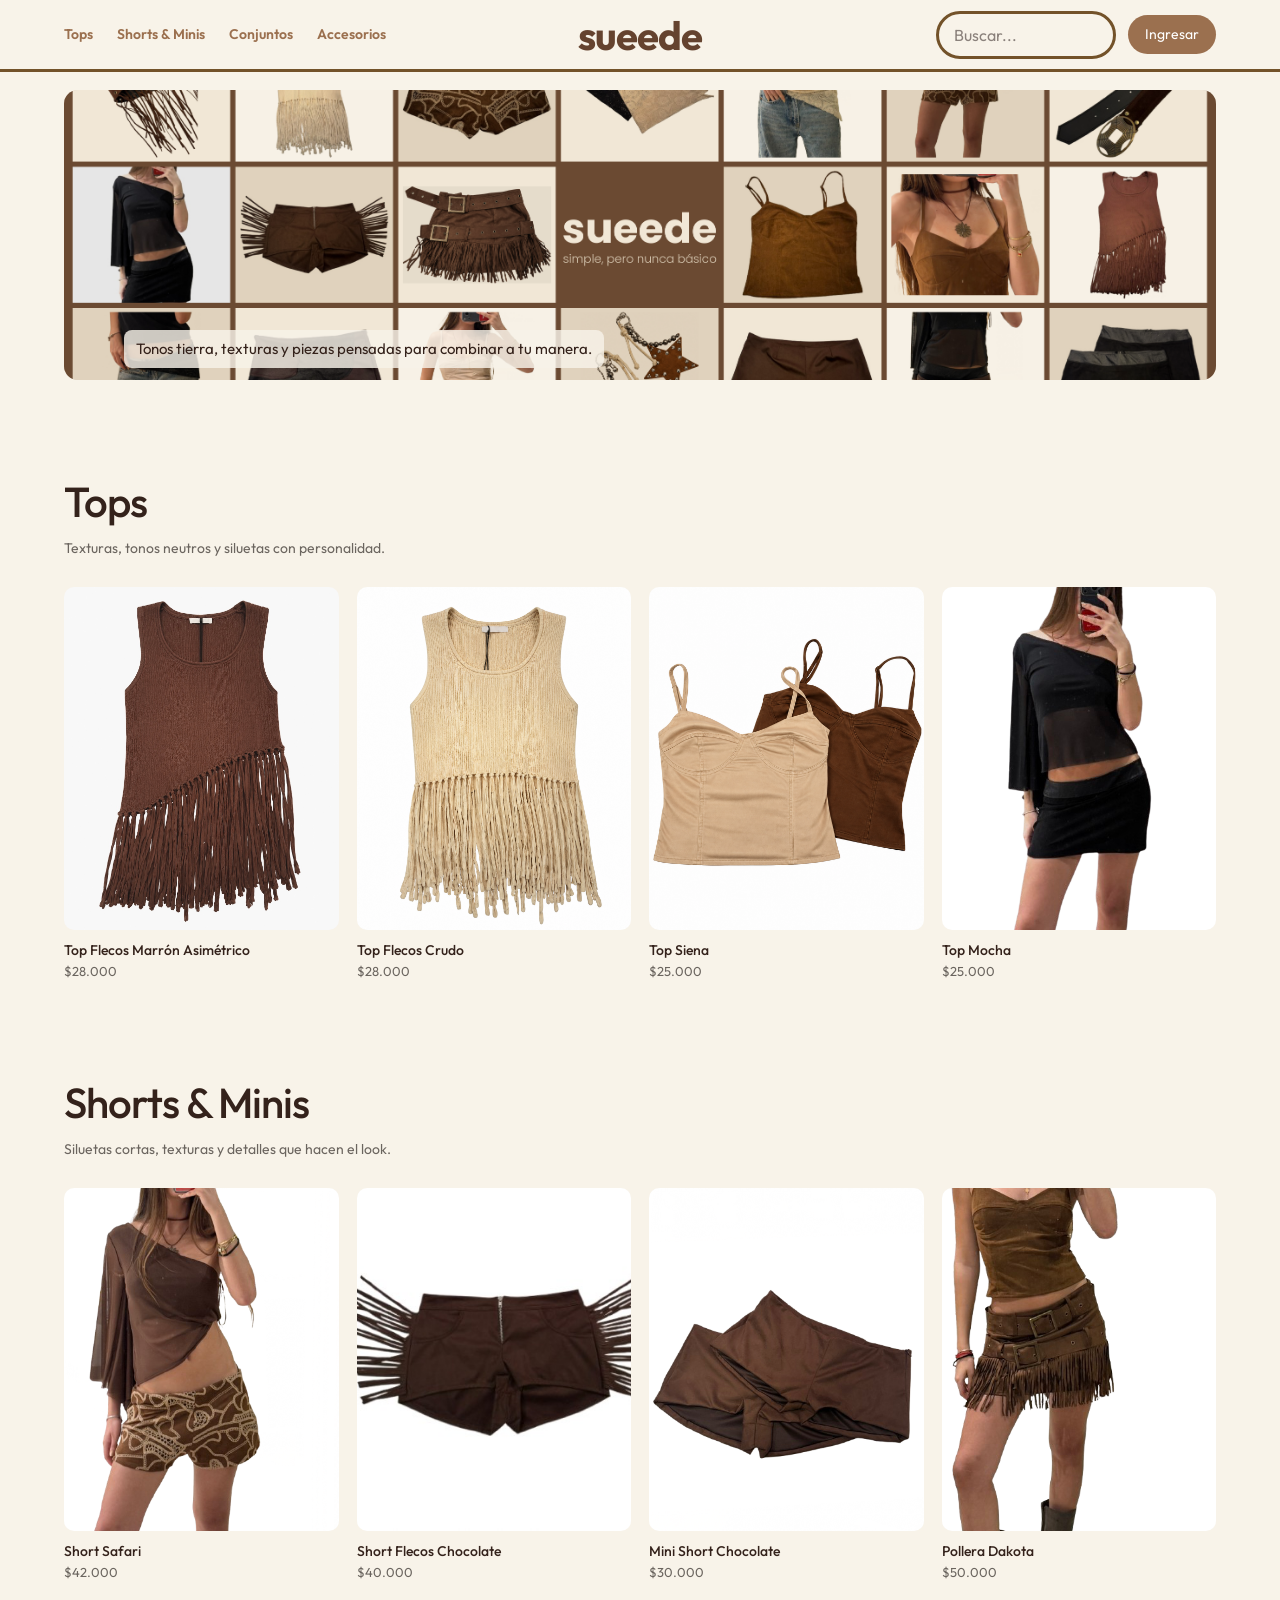
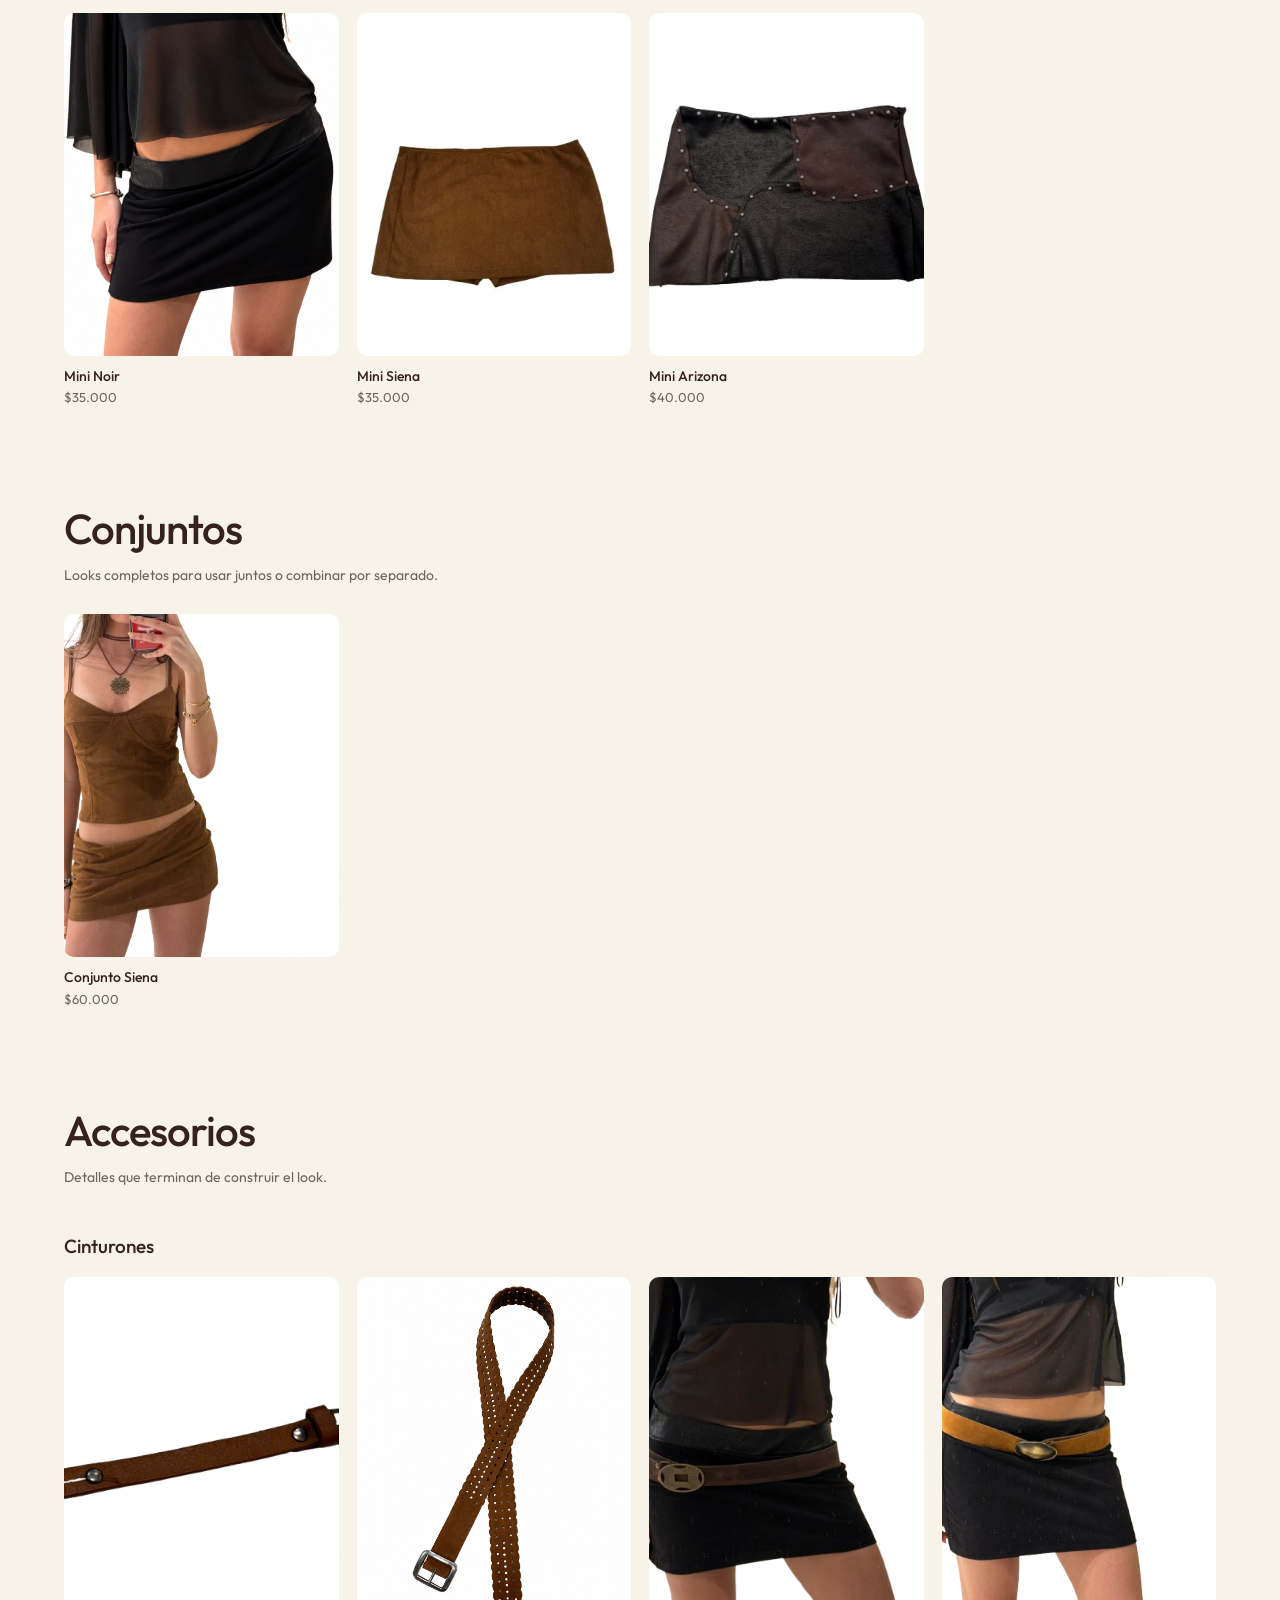
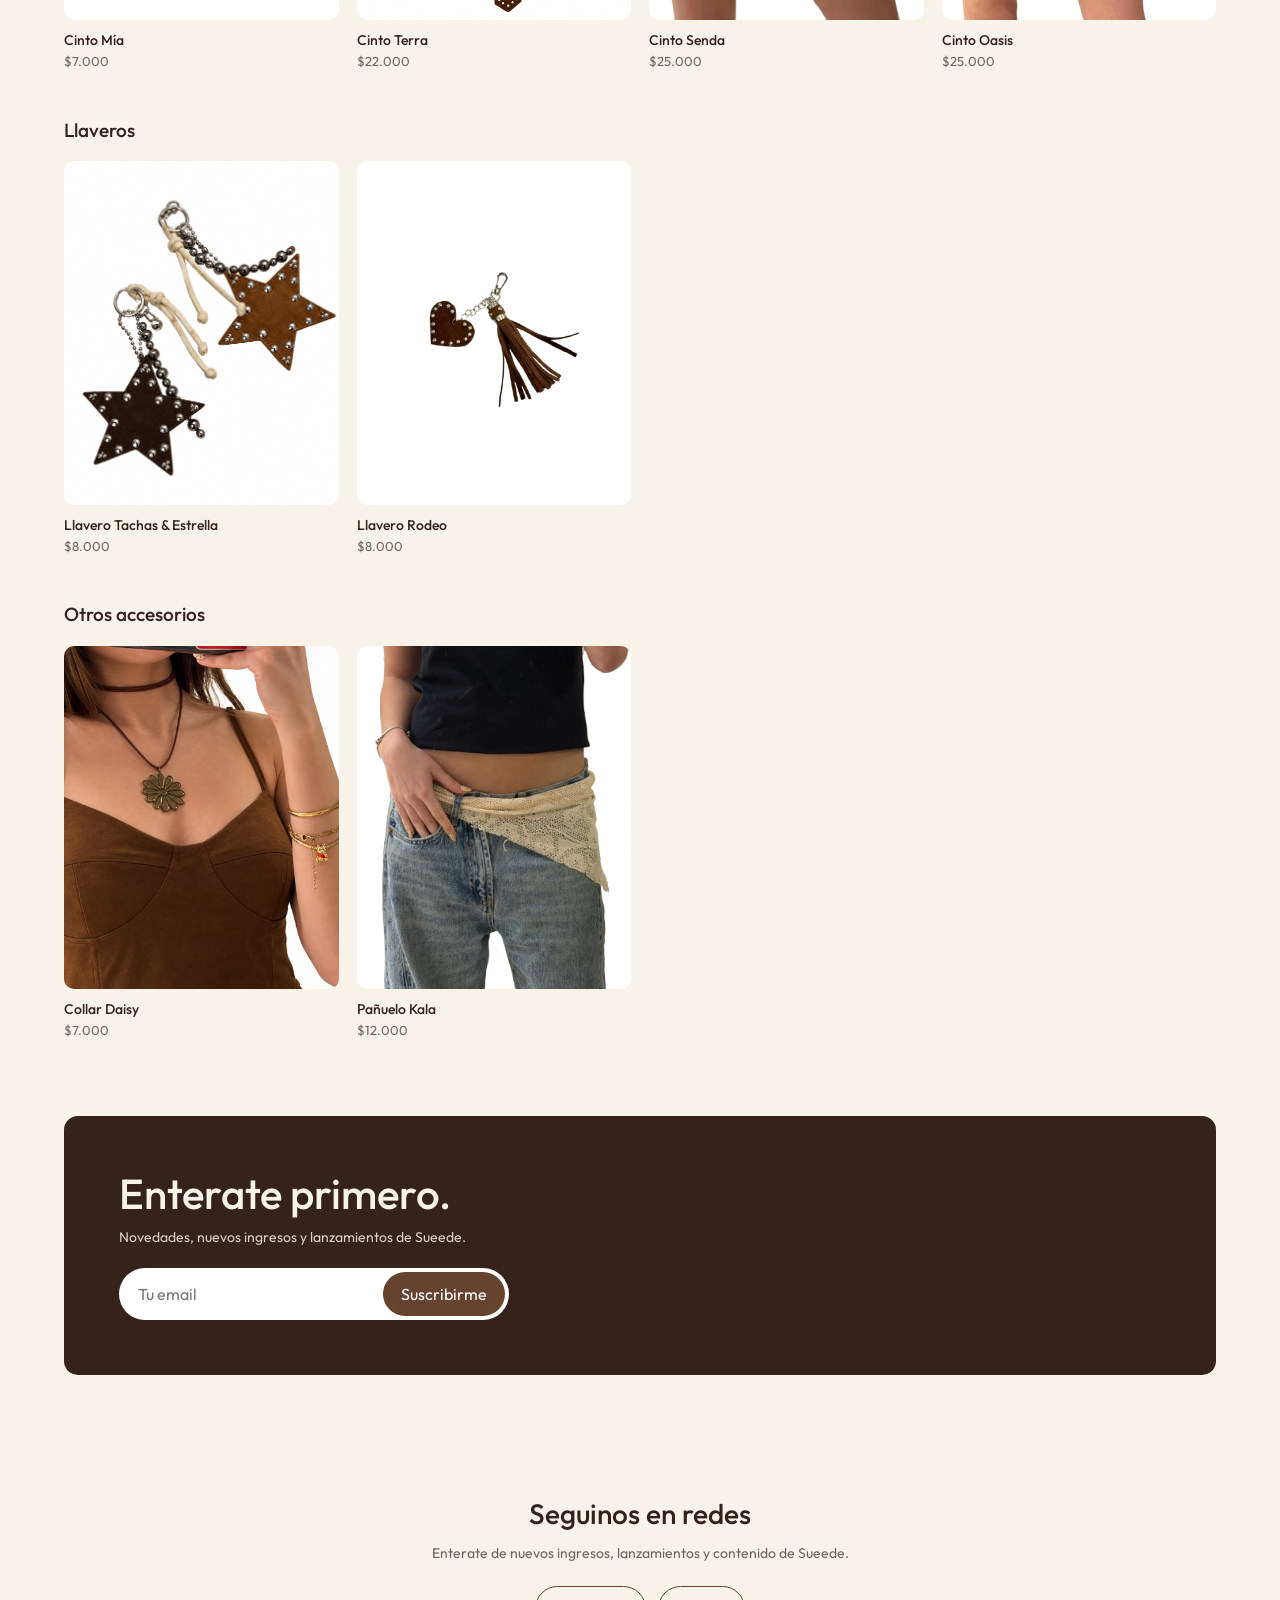
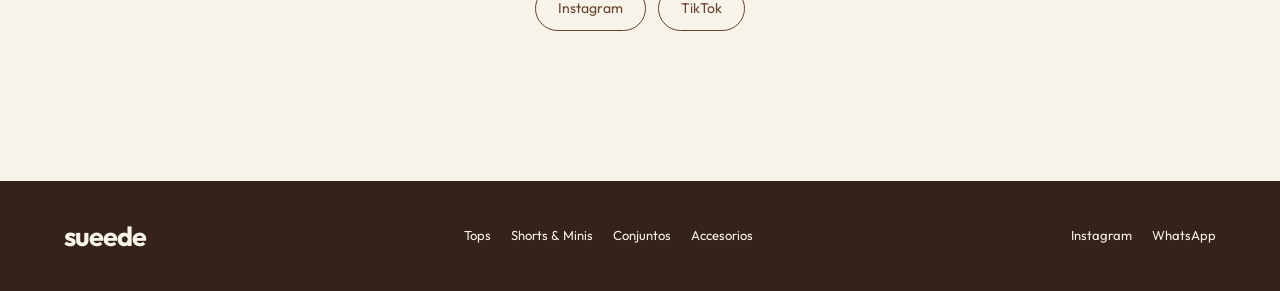
==== index.html @ 1accd06b "Primera version Sueede" ====
<!DOCTYPE html>
<html lang="es">

<head>
  <meta charset="UTF-8">

  <meta
    name="viewport"
    content="width=device-width, initial-scale=1.0"
  >

  <title>Sueede</title>

  <meta
    name="description"
    content="Ropa y accesorios femeninos en tonos tierra, texturas y detalles con personalidad."
  >

  <!-- TIPOGRAFÍA -->

  <link
    rel="preconnect"
    href="https://fonts.googleapis.com"
  >

  <link
    rel="preconnect"
    href="https://fonts.gstatic.com"
    crossorigin
  >

  <link
    href="https://fonts.googleapis.com/css2?family=Outfit:wght@300;400;500;600;700&display=swap"
    rel="stylesheet"
  >

  <!-- CSS -->

  <link
    rel="stylesheet"
    href="./css/styles.css"
  >

</head>


<body>


  <!-- =========================
       HEADER
  ========================== -->

  <header class="header">


    <!-- NAVEGACIÓN -->

    <nav
      class="nav"
      aria-label="Navegación principal"
    >

      <a href="#tops">
        Tops
      </a>

      <a href="#shorts">
        Shorts & Minis
      </a>

      <a href="#conjuntos">
        Conjuntos
      </a>

      <a href="#accesorios">
        Accesorios
      </a>

    </nav>


    <!-- LOGO -->

    <a
      href="./index.html"
      class="logo"
    >
      sueede
    </a>


    <!-- PARTE DERECHA -->

    <div class="header__right">


      <!-- BUSCADOR -->

      <input
        class="buscador"
        type="search"
        id="buscador"
        placeholder="Buscar..."
        aria-label="Buscar productos"
      >


      <!-- LOGIN -->

      <a
        href="./login.html"
        class="acceso"
      >
        Ingresar
      </a>


    </div>

  </header>



  <!-- =========================
       CONTENIDO PRINCIPAL
  ========================== -->

  <main>


    <!-- =========================
         BANNER
    ========================== -->

    <section class="banner">


      <div class="banner__img">

        <img
          src="./img/banner.jpg"
          alt="Colección Sueede"
        >

      </div>


    <div class="banner__txt">

  <p class="banner__desc">
    Tonos tierra, texturas y piezas pensadas para combinar a tu manera.
  </p>

</div>


    </section>



    <!-- =========================
         TOPS
    ========================== -->

    <section
      class="categoria"
      id="tops"
    >


      <div class="categoria-titulo">

        <h2>
          Tops
        </h2>

        <p>
          Texturas, tonos neutros y siluetas con personalidad.
        </p>

      </div>


      <!--
      JavaScript va a colocar
      automáticamente todos los tops acá.
      -->

      <div
        class="productos-grid"
        id="productosTops"
      >
      </div>


    </section>



    <!-- =========================
         SHORTS & MINIS
    ========================== -->

    <section
      class="categoria"
      id="shorts"
    >


      <div class="categoria-titulo">

        <h2>
          Shorts & Minis
        </h2>

        <p>
          Siluetas cortas, texturas y detalles que hacen el look.
        </p>

      </div>


      <!--
      JavaScript coloca acá
      todos los Shorts & Minis.
      -->

      <div
        class="productos-grid"
        id="productosShorts"
      >
      </div>


    </section>



    <!-- =========================
         CONJUNTOS
    ========================== -->

    <section
      class="categoria"
      id="conjuntos"
    >


      <div class="categoria-titulo">

        <h2>
          Conjuntos
        </h2>

        <p>
          Looks completos para usar juntos o combinar por separado.
        </p>

      </div>


      <!--
      JavaScript coloca acá
      todos los conjuntos.
      -->

      <div
        class="productos-grid"
        id="productosConjuntos"
      >
      </div>


    </section>



    <!-- =========================
         ACCESORIOS
    ========================== -->

    <section
      class="categoria"
      id="accesorios"
    >


      <div class="categoria-titulo">

        <h2>
          Accesorios
        </h2>

        <p>
          Detalles que terminan de construir el look.
        </p>

      </div>



      <!-- =========================
           CINTURONES
      ========================== -->

      <h3 class="subcategoria">
        Cinturones
      </h3>


      <div
        class="productos-grid"
        id="productosCinturones"
      >
      </div>



      <!-- =========================
           LLAVEROS
      ========================== -->

      <h3 class="subcategoria">
        Llaveros
      </h3>


      <div
        class="productos-grid"
        id="productosLlaveros"
      >
      </div>



      <!-- =========================
           OTROS ACCESORIOS
      ========================== -->

      <h3 class="subcategoria">
        Otros accesorios
      </h3>


      <div
        class="productos-grid"
        id="productosOtros"
      >
      </div>


    </section>



    <!-- =========================
         NEWSLETTER
    ========================== -->

    <section class="news">


      <h2>
        Enterate primero.
      </h2>


      <p>
        Novedades, nuevos ingresos y lanzamientos de Sueede.
      </p>


      <form>

        <input
          type="email"
          placeholder="Tu email"
          aria-label="Correo electrónico"
        >


        <button type="submit">
          Suscribirme
        </button>

      </form>


    </section>

<br>
<br>

    <!-- =========================
         INSTAGRAM
    ========================== -->

  <section class="redes">

  <h2>Seguinos en redes</h2>

  <p>
    Enterate de nuevos ingresos, lanzamientos y contenido de Sueede.
  </p>

  <div class="redes-botones">

    <a
      href="https://www.instagram.com/sueede.ba?dlrf=MTB0Z3FmYmZydmdyaw=="
      target="_blank"
      rel="noopener"
      class="boton-red"
    >
      Instagram
    </a>

    <a
      href="https://www.tiktok.com/@sueede.ba?_r=1&_t=ZS-9ASUhpwdd6z"
      target="_blank"
      rel="noopener"
      class="boton-red"
    >
      TikTok
    </a>

  </div>

</section>


  </div>

</section>


  </main>



  <!-- =========================
       FOOTER
  ========================== -->

  <footer class="footer">


    <a
      href="./index.html"
      class="logo"
    >
      sueede
    </a>


    <div class="footer__links">


      <a href="#tops">
        Tops
      </a>


      <a href="#shorts">
        Shorts & Minis
      </a>


      <a href="#conjuntos">
        Conjuntos
      </a>


      <a href="#accesorios">
        Accesorios
      </a>


    </div>


    <div class="footer__links">


      <a href="#">
        Instagram
      </a>


      <a href="#">
        WhatsApp
      </a>


    </div>


  </footer>



  <!-- =========================
       JAVASCRIPT
  ========================== -->

  <!--
  Primero cargamos productos.js
  porque ahí están todos los productos.
  -->

  <script src="./js/productos.js"></script>


  <!--
  Después cargamos app.js,
  que usa esos productos
  para armar el home.
  -->

  <script src="./js/app.js"></script>


</body>

</html>
---- css/styles.css ----
/* =========================
   COLORES Y VARIABLES
========================= */

:root {
  --crema: #f8f3e9;
  --hueso: #eee8de;
  --beige: #ddd1c2;

  --marron: #65432f;
  --caramelo: #9b704f;
  --chocolate: #34221b;

  --gris: #6b655f;
  --negro: #1f1d1b;

  --radio: 14px;

  --padding-lateral: clamp(20px, 5vw, 70px);
}


/* =========================
   GENERAL
========================= */

* {
  box-sizing: border-box;
  margin: 0;
  padding: 0;
}

html {
  scroll-behavior: smooth;
}

body {
  font-family: "Outfit", sans-serif;
  background: var(--crema);
  color: var(--chocolate);
  line-height: 1.5;
}

a {
  color: inherit;
  text-decoration: none;
}

img {
  display: block;
  width: 100%;
}

button,
input {
  font: inherit;
}


/* =========================
   HEADER
========================= */

.header {
  min-height: 72px;

  display: grid;
  grid-template-columns: 1fr auto 1fr;

  align-items: center;

  padding: 0 var(--padding-lateral);

  background: var(--crema);

  border-bottom: 3px solid rgb(115, 82, 41);

  position: sticky;
  top: 0;

  z-index: 20;
}


.logo {
  font-size: 40px;

  font-weight: 700;

  letter-spacing: -1px;

  color: var(--marron);
}


.nav {
  display: flex;

  gap: 24px;

  font-size: 14px;
  font-weight: 600;
  color: var(--caramelo);     
 }

.nav a {
  transition: opacity 0.2s ease;
}


.nav a:hover {
  opacity: 0.55;
}


.header__right,
.header-right {
  display: flex;

  justify-content: flex-end;

  align-items: center;

  gap: 12px;
}


.buscador {
  width: 180px;

  padding: 9px 15px;

  border: 3px solid rgb(115, 82, 41);

  border-radius: 999px;

  background: transparent;

  color: var(--chocolate);

  outline: none;
}


.buscador::placeholder {
  color: #8a817b;
}


.acceso,
.boton-header {
  display: inline-block;

  padding: 9px 17px;

  border-radius: 999px;

  background: var(--caramelo);

  color: white;

  font-size: 14px;
}


.acceso:hover,
.boton-header:hover {
  background: var(--marron);
}


/* =========================
   BANNER DEL HOME
========================= */

.banner {
  position: relative;

  height: clamp(190px, 27vw, 290px);

  margin: 18px var(--padding-lateral) 0;

  border-radius: var(--radio);

  overflow: hidden;

  background: var(--beige);
}


.banner__img,
.banner-img {
  position: absolute;

  inset: 0;

  width: 100%;
  height: 100%;
}


.banner__img img,
.banner-img {
  width: 100%;
  height: 100%;

  object-fit: cover;
}



.banner__txt,
.banner-texto {
  position: absolute;
  z-index: 2;
  left: clamp(22px, 5vw, 60px);
  bottom: 12px;
  max-width: 540px;
}


.banner__title,
.banner-texto h1 {
  font-family: "Outfit", sans-serif;

  font-style: normal;

  font-size: clamp(30px, 5vw, 54px);

  font-weight: 500;

  line-height: 1;

  letter-spacing: -2px;
}


.banner__desc {
  display: inline-block;
  margin-top: 0;

  padding: 8px 12px;

  border-radius: 8px;

  background: rgba(248, 243, 233, 0.82);

  color: var(--chocolate);

  font-size: 15px;
}


/* =========================
   SECCIONES / CATEGORÍAS
========================= */

.categoria {
  padding:
    clamp(55px, 7vw, 90px)
    var(--padding-lateral)
    0;
}


.categoria-titulo {
  margin-bottom: 28px;
}


.categoria-titulo h2 {
  font-size: clamp(28px, 3.8vw, 42px);

  font-weight: 500;

  letter-spacing: -1px;
}


.categoria-titulo p {
  margin-top: 5px;

  color: var(--gris);

  font-size: 14px;
}


.subcategoria {
  margin-top: 44px;

  margin-bottom: 17px;

  font-size: 19px;

  font-weight: 500;
}


/* =========================
   GRILLA DE PRODUCTOS
========================= */

.productos-grid,
.grid {
  display: grid;

  grid-template-columns:
    repeat(4, minmax(0, 1fr));

  gap: 30px 18px;
}


/* =========================
   TARJETAS DE PRODUCTOS
========================= */

.card {
  min-width: 0;

  background: transparent;

  padding: 0;
}


.card__media,
.card-imagen {
  display: block;

  position: relative;

  aspect-ratio: 4 / 5;

  border-radius: 10px;

  overflow: hidden;

  background: var(--hueso);
}


.card__media img,
.card-imagen img {
  width: 100%;
  height: 100%;

  object-fit: cover;

  transition: transform 0.35s ease;
}


.card:hover .card__media img,
.card:hover .card-imagen img {
  transform: scale(1.02);
}


.card__name,
.card h3 {
  margin-top: 11px;

  text-align: left;

  font-size: 14px;

  font-weight: 500;

  line-height: 1.3;
}


.card__precio,
.precio {
  margin-top: 3px;

  text-align: left;

  color: var(--gris);

  font-size: 13px;

  font-weight: 400;
}


/* =========================
   COLORES
========================= */

.dots {
  display: flex;

  justify-content: flex-start;

  gap: 7px;

  margin-top: 8px;
}


.dot,
.swatch {
  width: 18px;
  height: 18px;

  border-radius: 50%;

  border: 1px solid rgba(52, 34, 27, 0.25);

  background: var(--c);

  cursor: pointer;
}


/* =========================
   FILTROS
   por si todavía usás el HTML viejo
========================= */

.tienda {
  display: grid;

  grid-template-columns: 200px 1fr;

  gap: 40px;

  padding:
    45px
    var(--padding-lateral);
}


.filtros h3 {
  margin-bottom: 8px;

  font-size: 16px;

  font-weight: 500;
}


.filtros section {
  margin-bottom: 24px;
}


.filtros ul {
  list-style: none;
}


.filtros button {
  border: 0;

  background: transparent;

  color: var(--gris);

  cursor: pointer;

  padding: 4px 0;
}


.filtros button:hover {
  color: var(--chocolate);
}


.swatches {
  display: flex;

  flex-wrap: wrap;

  gap: 8px;
}


.tienda__top {
  margin-bottom: 18px;

  color: var(--gris);

  font-size: 13px;
}


.vacio {
  margin-top: 30px;

  color: var(--gris);
}


/* =========================
   DETALLE DE PRODUCTO
========================= */

.detalle,
.detalle-producto {
  display: grid;

  grid-template-columns: 1.2fr 1fr;

  gap: clamp(35px, 6vw, 90px);

  align-items: start;

  padding:
    45px
    var(--padding-lateral)
    80px;
}


/* galería vieja */

.galeria {
  display: grid;

  grid-template-columns: 85px 1fr;

  gap: 12px;
}


.galeria__thumbs {
  display: grid;

  gap: 10px;

  align-content: start;
}


.thumb {
  padding: 0;

  border: 1px solid transparent;

  border-radius: 8px;

  overflow: hidden;

  background: var(--hueso);

  cursor: pointer;
}


.thumb img {
  aspect-ratio: 4 / 5;

  object-fit: cover;
}


.galeria__main {
  aspect-ratio: 4 / 5;

  border-radius: 10px;

  overflow: hidden;

  background: var(--hueso);
}


.galeria__main img {
  width: 100%;
  height: 100%;

  object-fit: cover;
}


/* galería simplificada */

.detalle-galeria {
  display: grid;

  grid-template-columns: repeat(2, 1fr);

  gap: 12px;
}


.detalle-galeria img {
  aspect-ratio: 4 / 5;

  object-fit: cover;

  border-radius: 10px;

  background: var(--hueso);
}


/* información */

.info,
.detalle-info {
  padding-top: 20px;
}


.info__cat,
.detalle-categoria {
  margin-bottom: 10px;

  color: var(--gris);

  font-size: 11px;

  text-transform: uppercase;

  letter-spacing: 1px;
}


.info h1,
.detalle-info h1 {
  font-family: "Outfit", sans-serif;

  font-style: normal;

  font-size: clamp(30px, 4vw, 46px);

  font-weight: 500;

  line-height: 1.05;

  letter-spacing: -1px;
}


.info__precio,
.detalle-precio {
  margin-top: 14px;

  margin-bottom: 24px;

  color: var(--gris);

  font-size: 18px;

  font-weight: 400;
}


.info p,
.detalle-descripcion {
  max-width: 470px;

  color: var(--gris);

  font-size: 15px;
}


.info h3,
.detalle-color {
  margin-top: 28px;

  font-size: 14px;

  font-weight: 500;
}


.btn,
.boton-whatsapp {
  display: inline-block;

  margin-top: 28px;

  padding: 13px 25px;

  border-radius: 999px;

  background: var(--marron);

  color: white;

  font-size: 14px;

  font-weight: 500;
}


.btn:hover,
.boton-whatsapp:hover {
  background: var(--chocolate);
}


/* =========================
   PRODUCTOS RELACIONADOS
========================= */

.relacionados {
  padding:
    20px
    var(--padding-lateral)
    40px;
}


.relacionados h2 {
  margin-bottom: 22px;

  font-family: "Outfit", sans-serif;

  font-style: normal;

  font-size: 26px;

  font-weight: 500;
}


/* =========================
   LOGIN Y REGISTRO
========================= */

.auth {
  min-height: 70vh;

  display: flex;

  justify-content: center;

  align-items: center;

  padding: 50px 20px;
}


.auth__box,
.auth-box {
  width: 100%;

  max-width: 430px;

  padding: 35px;

  border-radius: 16px;

  background: var(--hueso);
}


.auth h1,
.auth-box h1 {
  margin-bottom: 25px;

  font-family: "Outfit", sans-serif;

  font-style: normal;

  font-size: 30px;

  font-weight: 500;
}


.campo {
  margin-bottom: 16px;
}


.campo label {
  display: block;

  margin-bottom: 5px;

  font-size: 13px;
}


.campo input {
  width: 100%;

  padding: 11px 13px;

  border: 1px solid rgba(52, 34, 27, 0.18);

  border-radius: 8px;

  background: var(--crema);
}


.check {
  display: flex;

  gap: 8px;

  align-items: center;

  margin-bottom: 14px;

  font-size: 13px;
}


.auth button[type="submit"],
.auth-boton {
  width: 100%;

  margin-top: 10px;

  padding: 12px;

  border: 0;

  border-radius: 999px;

  background: var(--marron);

  color: white;

  cursor: pointer;
}


.auth p {
  margin-top: 15px;

  color: var(--gris);

  font-size: 13px;
}


.auth p a {
  text-decoration: underline;
}


/* =========================
   NEWSLETTER
========================= */

.news {
  margin:
    75px
    var(--padding-lateral)
    0;

  padding:
    clamp(30px, 5vw, 55px);

  border-radius: var(--radio);

  background: var(--chocolate);

  color: var(--crema);
}


.news h2 {
  font-family: "Outfit", sans-serif;

  font-size: clamp(28px, 4vw, 42px);

  font-weight: 500;

  line-height: 1.1;
}


.news h2 em {
  display: inline;

  font-style: normal;
}


.news p {
  margin-top: 10px;

  color: var(--beige);

  font-size: 14px;
}


.news form {
  display: flex;

  max-width: 390px;

  margin-top: 20px;

  padding: 4px;

  border-radius: 999px;

  background: white;
}


.news input {
  flex: 1;

  min-width: 0;

  padding: 0 15px;

  border: 0;

  background: transparent;

  outline: none;
}


.news button {
  padding: 10px 18px;

  border: 0;

  border-radius: 999px;

  background: var(--marron);

  color: white;

  cursor: pointer;
}
/* =========================
   SELECTOR DE COLOR
========================= */

.selector-color {
  margin-top: 28px;
}


.selector-color p {
  margin-bottom: 10px;
  font-size: 14px;
  color: var(--chocolate);
}


.opciones-color {
  display: flex;
  gap: 10px;
  flex-wrap: wrap;
}


.color-opcion {
  padding: 9px 17px;

  border: 1.5px solid var(--marron);

  border-radius: 999px;

  background: transparent;

  color: var(--marron);

  font-size: 13px;

  cursor: pointer;

  transition: 0.2s ease;
}


.color-opcion:hover {
  background: var(--hueso);
}


.color-opcion.seleccionado {
  background: var(--marron);
  color: white;
}

.redes {
  padding: 70px var(--padding-lateral);
  text-align: center;
}

.redes h2 {
  font-size: 28px;
  font-weight: 500;
  margin-bottom: 8px;
}

.redes p {
  color: var(--gris);
  font-size: 14px;
  margin-bottom: 22px;
}

.redes-botones {
  display: flex;
  justify-content: center;
  gap: 12px;
  flex-wrap: wrap;
}

.boton-red {
  display: inline-block;
  padding: 11px 22px;
  border: 1.5px solid var(--marron);
  border-radius: 999px;
  color: var(--marron);
  font-size: 14px;
  transition: 0.2s ease;
}

.boton-red:hover {
  background: var(--marron);
  color: white;
}

/* =========================
   FOOTER
========================= */

.footer {
  margin-top: 80px;

  padding:
    35px
    var(--padding-lateral);

  display: flex;

  flex-wrap: wrap;

  justify-content: space-between;

  align-items: center;

  gap: 25px;

  background: var(--chocolate);

  color: var(--crema);
}


.footer .logo,
.footer-logo {
  color: var(--crema);

  font-size: 27px;

  font-weight: 700;
}


.footer__links,
.footer div {
  display: flex;

  gap: 20px;

  font-size: 13px;
}


.footer a:hover {
  opacity: 0.7;
}


/* =========================
   PLACEHOLDER
   por si todavía no cargaste una foto
========================= */

.ph {
  position: relative;

  display: block;

  width: 100%;
  height: 100%;

  overflow: hidden;

  background: var(--hueso);
}


.ph img {
  width: 100%;
  height: 100%;

  object-fit: cover;
}


.ph__txt {
  position: absolute;

  inset: 0;

  display: grid;

  place-items: center;

  padding: 10px;

  color: var(--gris);

  font-size: 12px;

  text-align: center;
}


/* =========================
   TABLET
========================= */

@media (max-width: 900px) {

  .productos-grid,
  .grid {
    grid-template-columns:
      repeat(3, minmax(0, 1fr));
  }


  .nav {
    display: none;
  }


  .header {
    grid-template-columns: 1fr 1fr;
  }


  .tienda {
    grid-template-columns: 1fr;
  }


  .filtros {
    display: flex;

    flex-wrap: wrap;

    gap: 20px 35px;
  }


  .detalle,
  .detalle-producto {
    grid-template-columns: 1fr;
  }

  }



/* =========================
   CELULAR
========================= */

@media (max-width: 600px) {

  .header {
    min-height: 66px;

    padding-left: 14px;
    padding-right: 14px;
  }


  .logo {
    font-size: 25px;
  }


  .buscador {
    display: none;
  }


  .acceso,
  .boton-header {
    padding: 8px 14px;
  }


  .banner {
    height: 210px;

    margin-left: 14px;
    margin-right: 14px;
  }


  .banner__txt,
  .banner-texto {
    left: 20px;

    right: 20px;

    bottom: 22px;
  }


  .banner__title,
  .banner-texto h1 {
    font-size: 34px;

    letter-spacing: -1px;
  }


  .banner__desc,
  .banner-texto p {
    font-size: 13px;
  }


  .categoria,
  .tienda {
    padding-left: 14px;

    padding-right: 14px;
  }


  .productos-grid,
  .grid {
    grid-template-columns:
      repeat(2, minmax(0, 1fr));

    gap: 25px 10px;
  }


  .card__name,
  .card h3 {
    font-size: 13px;
  }


  .card__precio,
  .precio {
    font-size: 12px;
  }


  .detalle,
  .detalle-producto {
    padding:
      25px
      14px
      50px;
  }


  .galeria {
    grid-template-columns: 1fr;
  }


  .galeria__thumbs {
    grid-template-columns: repeat(2, 70px);

    order: 2;
  }


  .detalle-galeria {
    gap: 6px;
  }


  .news {
    margin-left: 14px;

    margin-right: 14px;
  }



  .footer {
    flex-direction: column;

    align-items: flex-start;

    padding-left: 20px;

    padding-right: 20px;
  }
.redes {
  padding-left: 14px;
  padding-right: 14px;
}
}
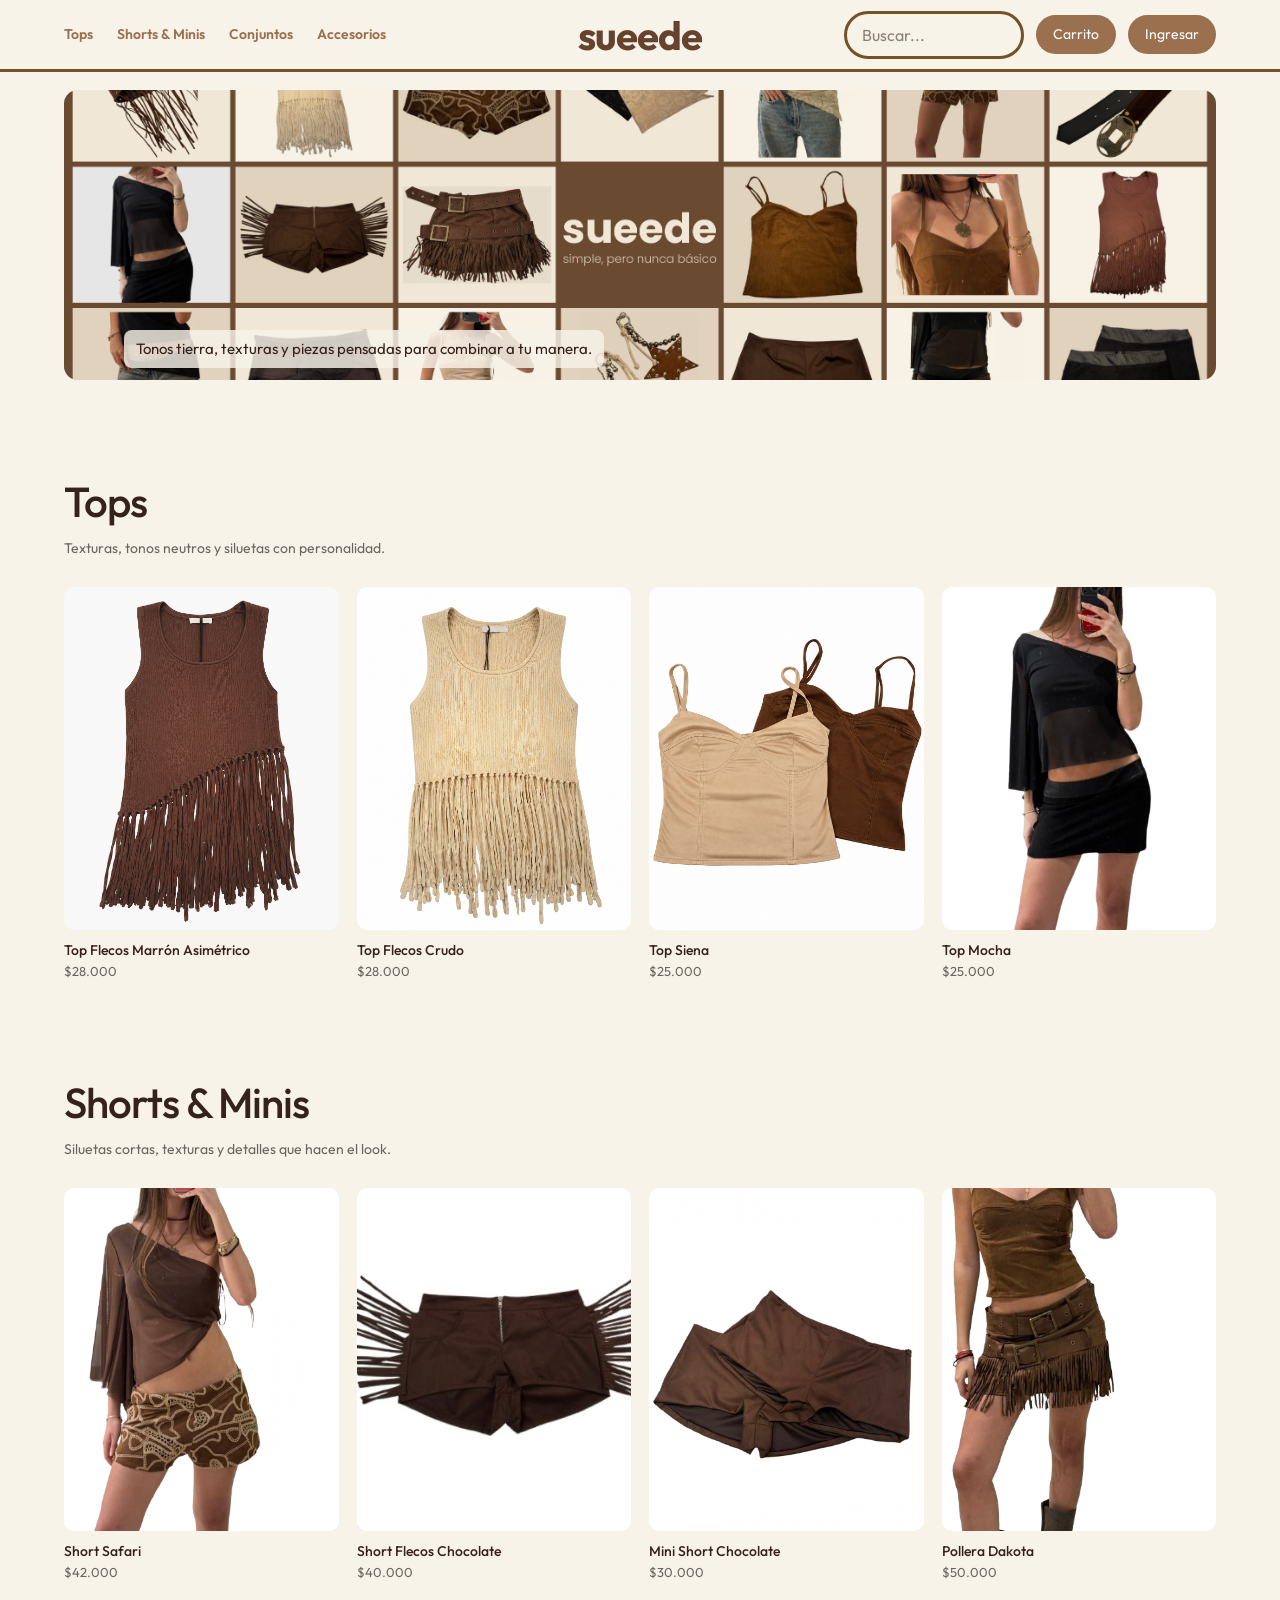
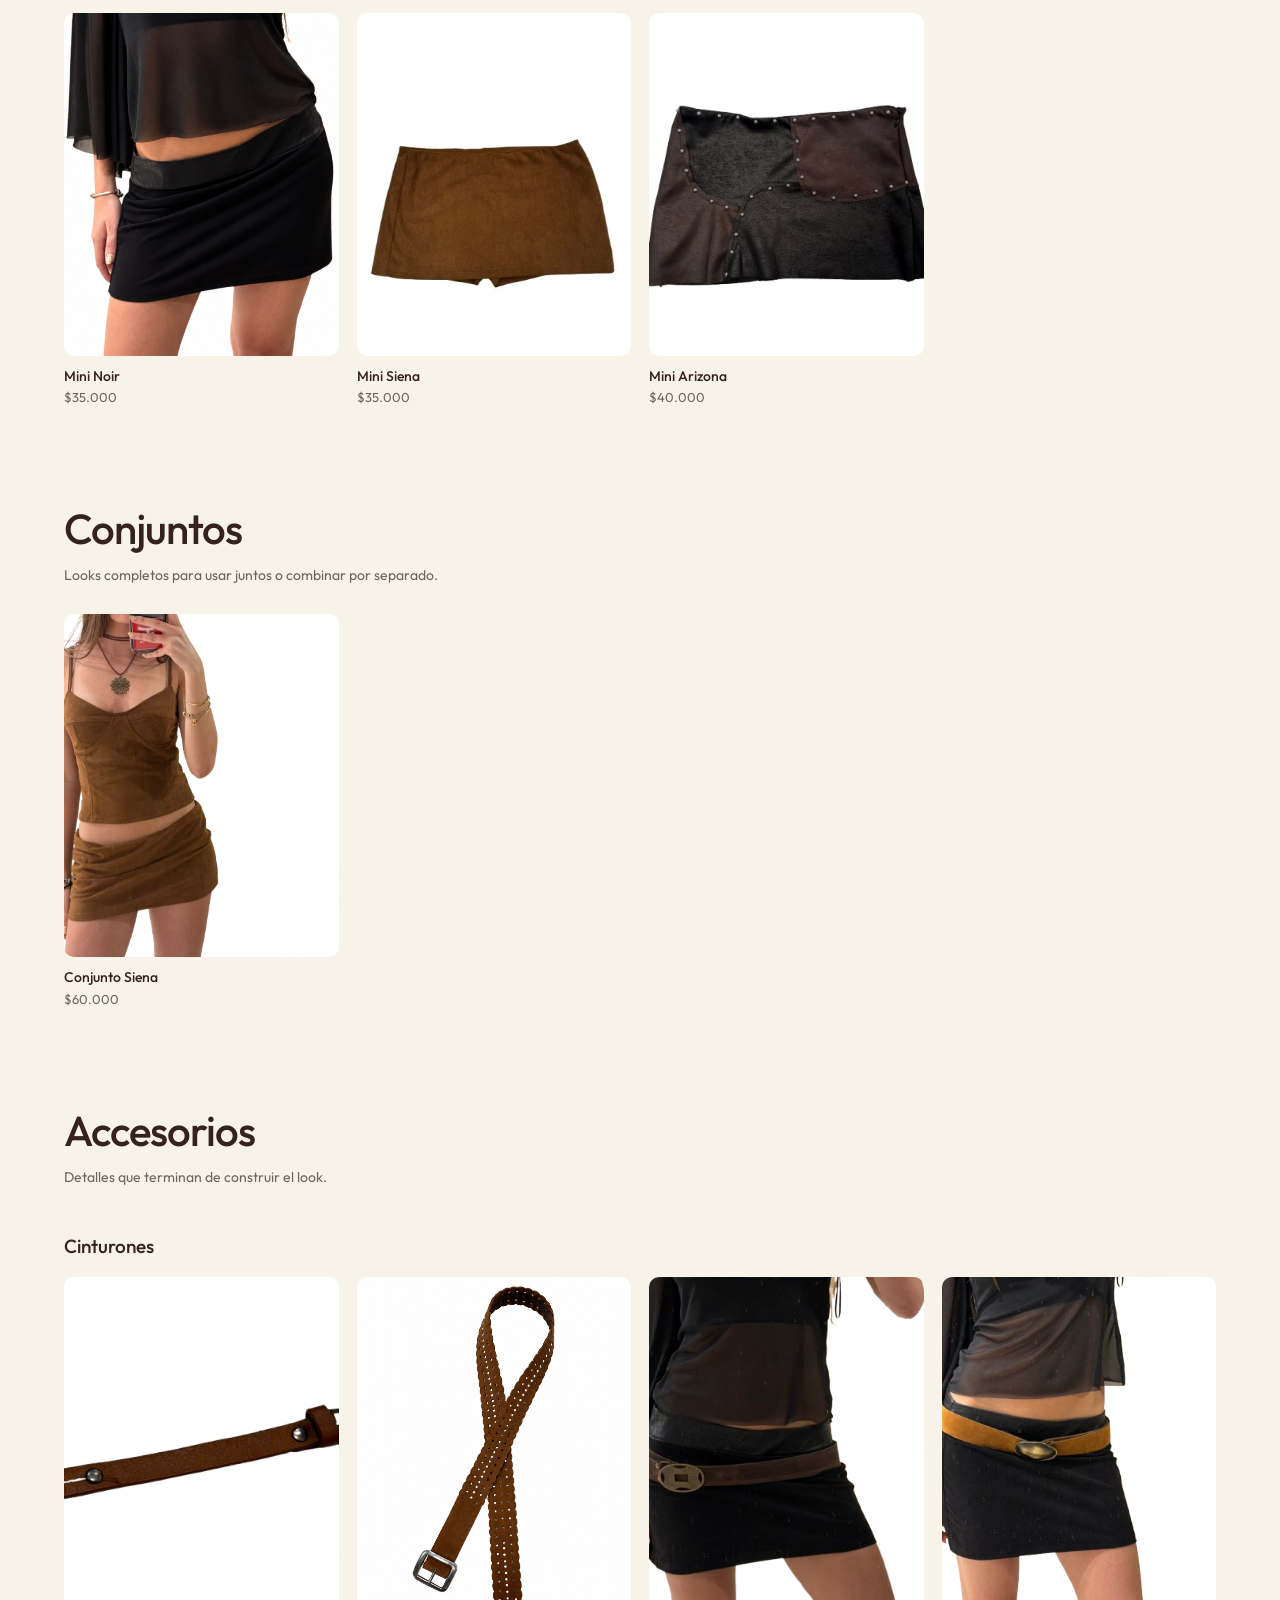
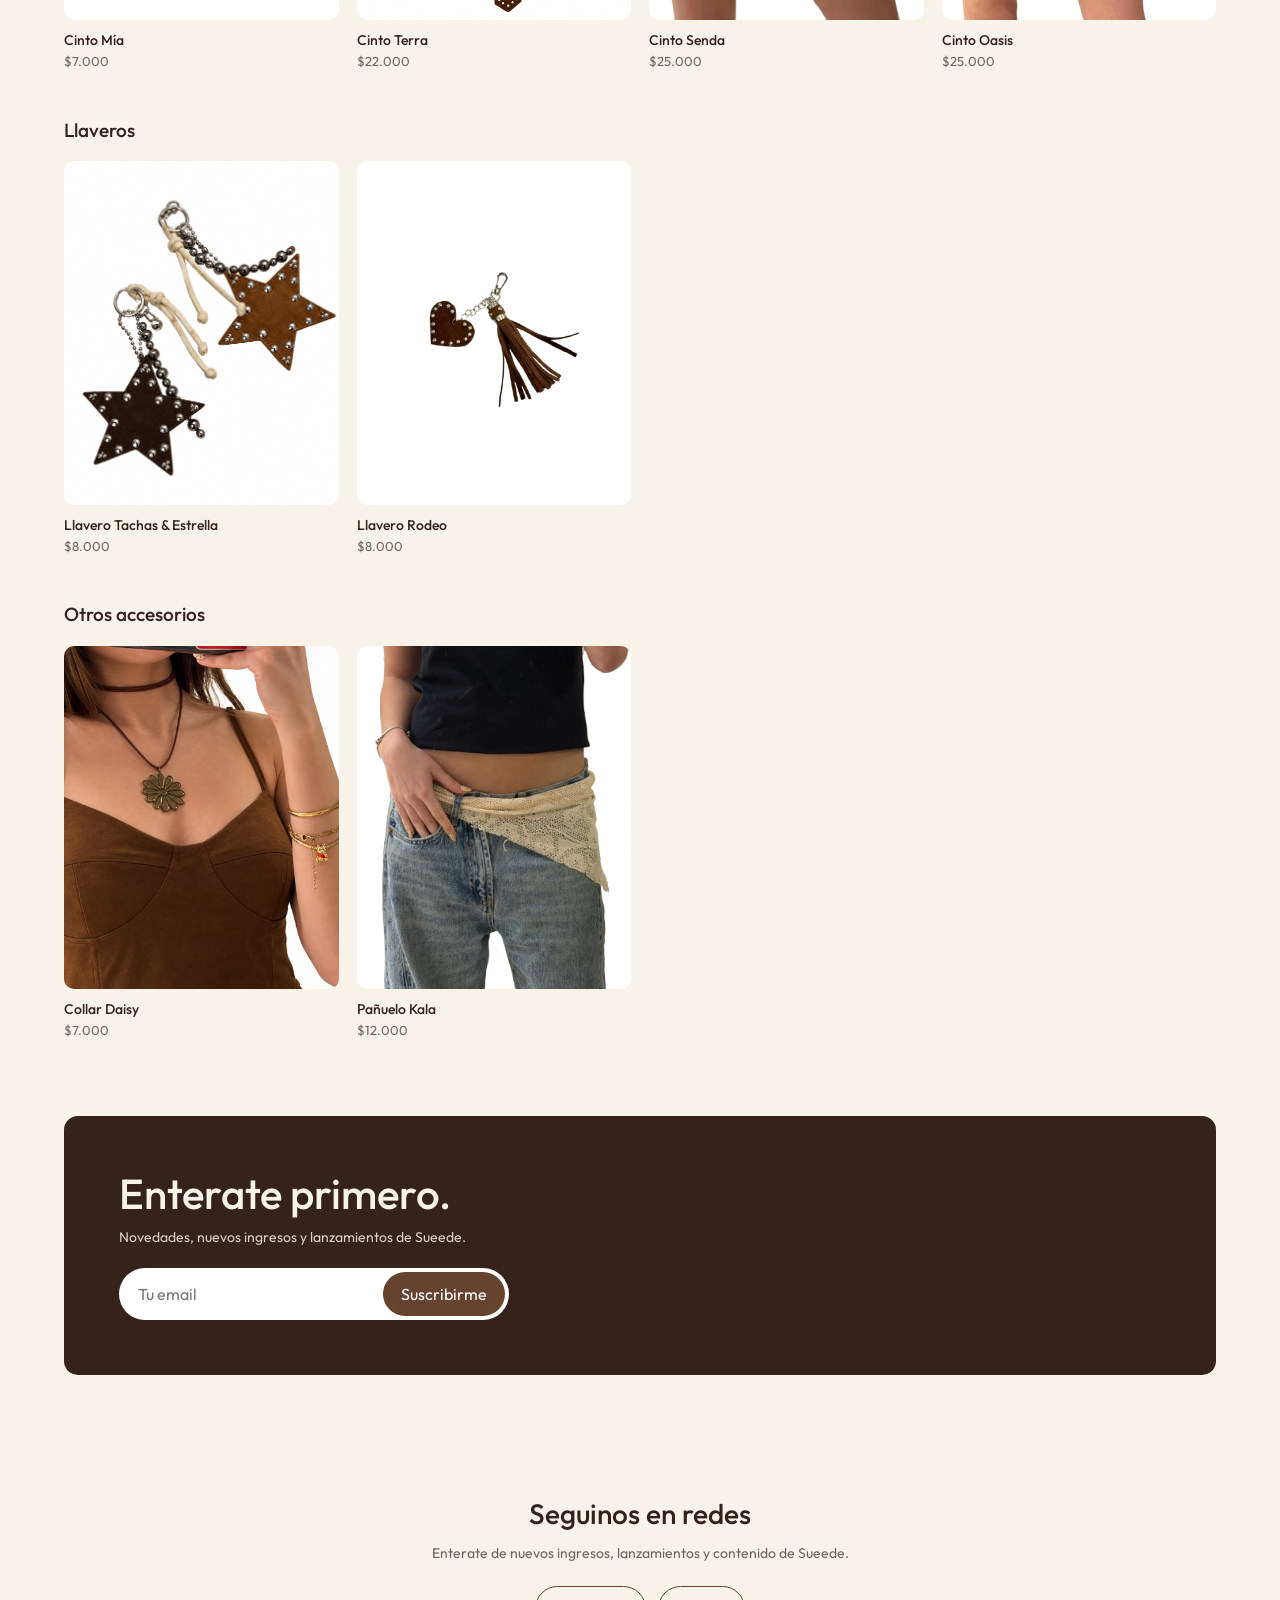
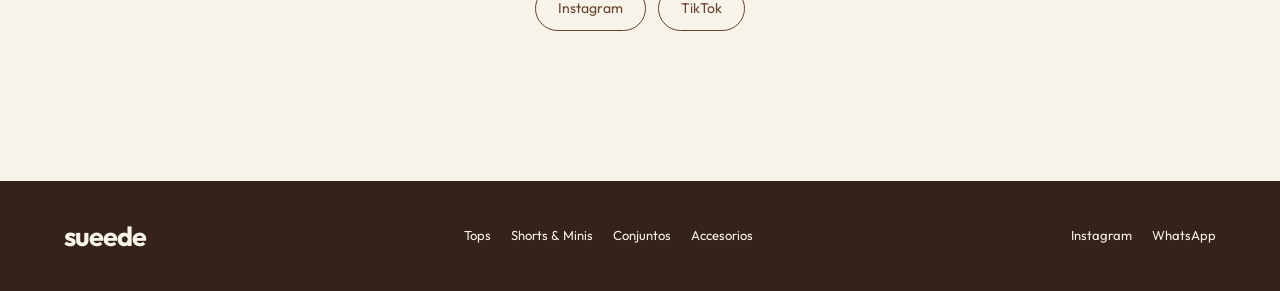
==== commit 13142bf4: "Add files via upload" ====
--- a/index.html
+++ b/index.html
@@ -91,32 +91,31 @@
 
 
     <!-- PARTE DERECHA -->
-
-    <div class="header__right">
-
-
-      <!-- BUSCADOR -->
-
-      <input
-        class="buscador"
-        type="search"
-        id="buscador"
-        placeholder="Buscar..."
-        aria-label="Buscar productos"
-      >
-
-
-      <!-- LOGIN -->
-
-      <a
-        href="./login.html"
-        class="acceso"
-      >
-        Ingresar
-      </a>
-
-
-    </div>
+<div class="header__right">
+
+  <input
+    class="buscador"
+    type="search"
+    id="buscador"
+    placeholder="Buscar..."
+    aria-label="Buscar productos"
+  >
+
+  <a
+    href="./carrito.html"
+    class="acceso"
+  >
+    Carrito
+  </a>
+
+  <a
+    href="./login.html"
+    class="acceso"
+  >
+    Ingresar
+  </a>
+
+</div>
 
   </header>
 
--- a/css/styles.css
+++ b/css/styles.css
@@ -250,7 +250,172 @@
   font-size: 15px;
 }
 
-
+/* =========================
+   CARRITO
+========================= */
+
+.carrito {
+  max-width: 900px;
+
+  margin: 0 auto;
+
+  padding:
+    60px
+    var(--padding-lateral);
+}
+
+
+.carrito h1 {
+  font-size: 38px;
+
+  font-weight: 600;
+
+  margin-bottom: 35px;
+}
+
+
+.carrito-producto {
+  display: grid;
+
+  grid-template-columns:
+    100px 1fr auto;
+
+  align-items: center;
+
+  gap: 20px;
+
+  padding: 18px 0;
+
+  border-bottom:
+    1px solid rgba(52, 34, 27, 0.15);
+}
+
+
+.carrito-producto img {
+  width: 100px;
+
+  height: 125px;
+
+  object-fit: cover;
+
+  border-radius: 8px;
+}
+
+
+.carrito-producto-info h3 {
+  font-size: 16px;
+
+  font-weight: 600;
+
+  margin-bottom: 5px;
+}
+
+
+.carrito-producto-info p {
+  color: var(--gris);
+
+  font-size: 14px;
+}
+
+
+.eliminar-producto {
+  border: 0;
+
+  background: transparent;
+
+  color: var(--gris);
+
+  cursor: pointer;
+
+  text-decoration: underline;
+}
+
+
+.entrega {
+  margin-top: 45px;
+}
+
+
+.entrega h2 {
+  margin-bottom: 18px;
+
+  font-size: 22px;
+}
+
+
+.entrega-opcion {
+  display: block;
+
+  margin-bottom: 13px;
+
+  font-size: 15px;
+}
+
+
+.entrega-opcion input {
+  margin-right: 8px;
+}
+
+
+.resumen-carrito {
+  margin-top: 40px;
+
+  padding-top: 25px;
+
+  border-top:
+    1px solid rgba(52, 34, 27, 0.15);
+}
+
+
+.resumen-carrito p {
+  display: flex;
+
+  justify-content: space-between;
+
+  max-width: 380px;
+
+  margin-bottom: 10px;
+}
+
+
+.total-carrito {
+  font-size: 20px;
+
+  margin-top: 20px;
+}
+
+
+.boton-pagar {
+  margin-top: 25px;
+
+  padding: 14px 28px;
+
+  border: 0;
+
+  border-radius: 999px;
+
+  background: var(--marron);
+
+  color: white;
+
+  font-family: inherit;
+
+  font-size: 15px;
+
+  cursor: pointer;
+}
+
+
+.boton-pagar:hover {
+  background: var(--chocolate);
+}
+
+
+.carrito-vacio {
+  color: var(--gris);
+
+  padding: 30px 0;
+}
 /* =========================
    SECCIONES / CATEGORÍAS
 ========================= */
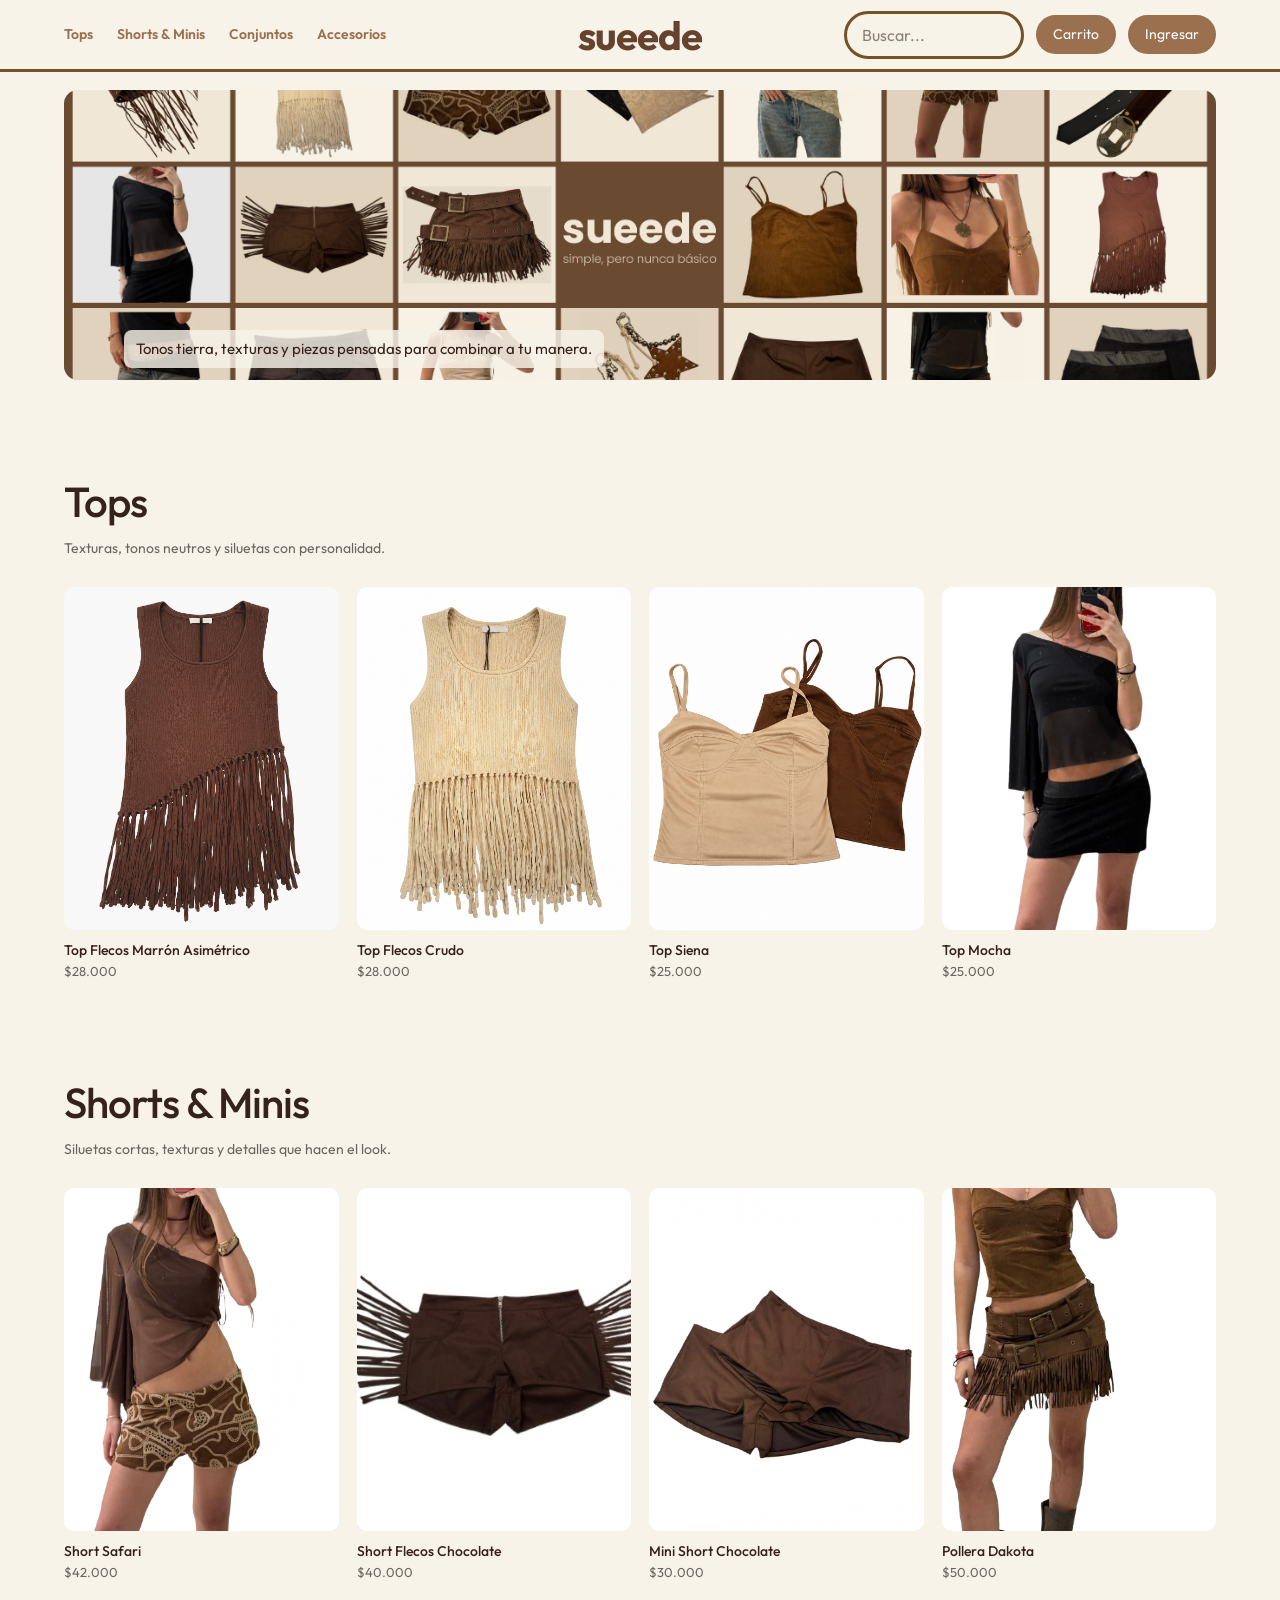
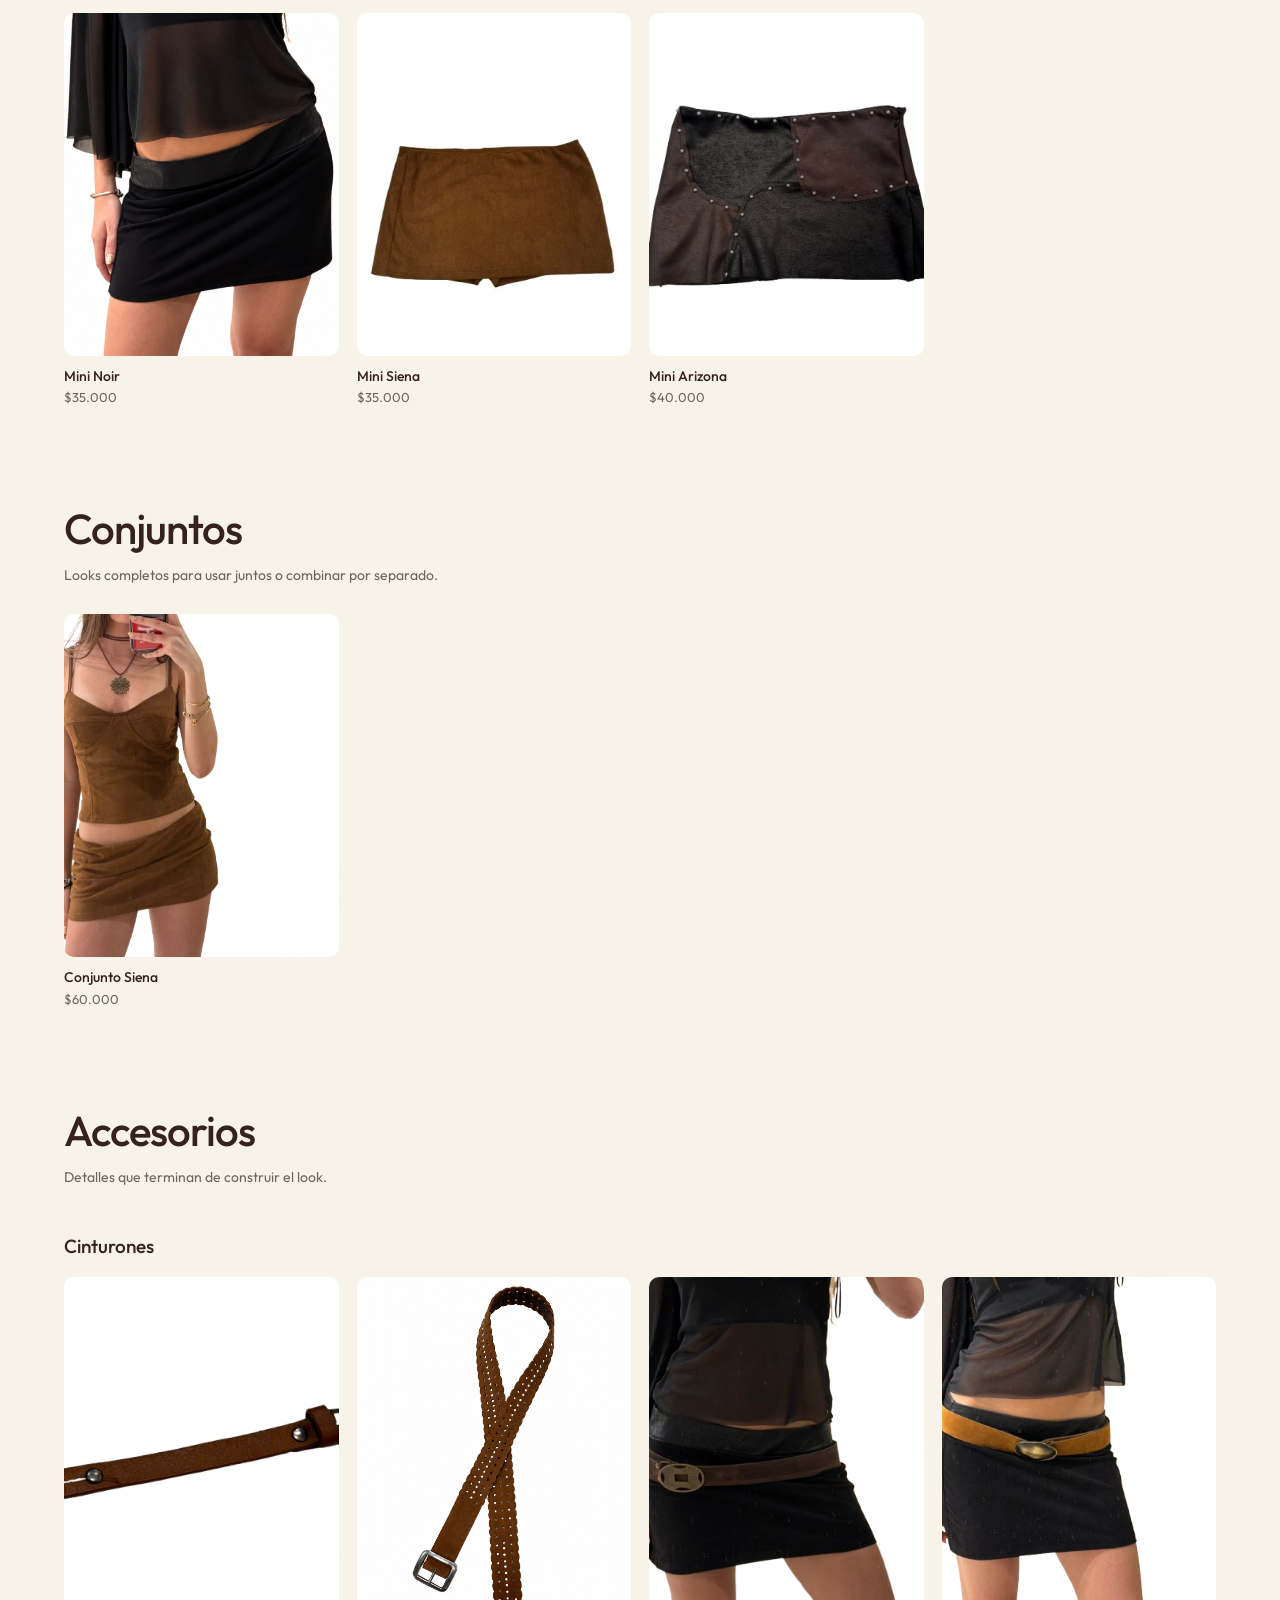
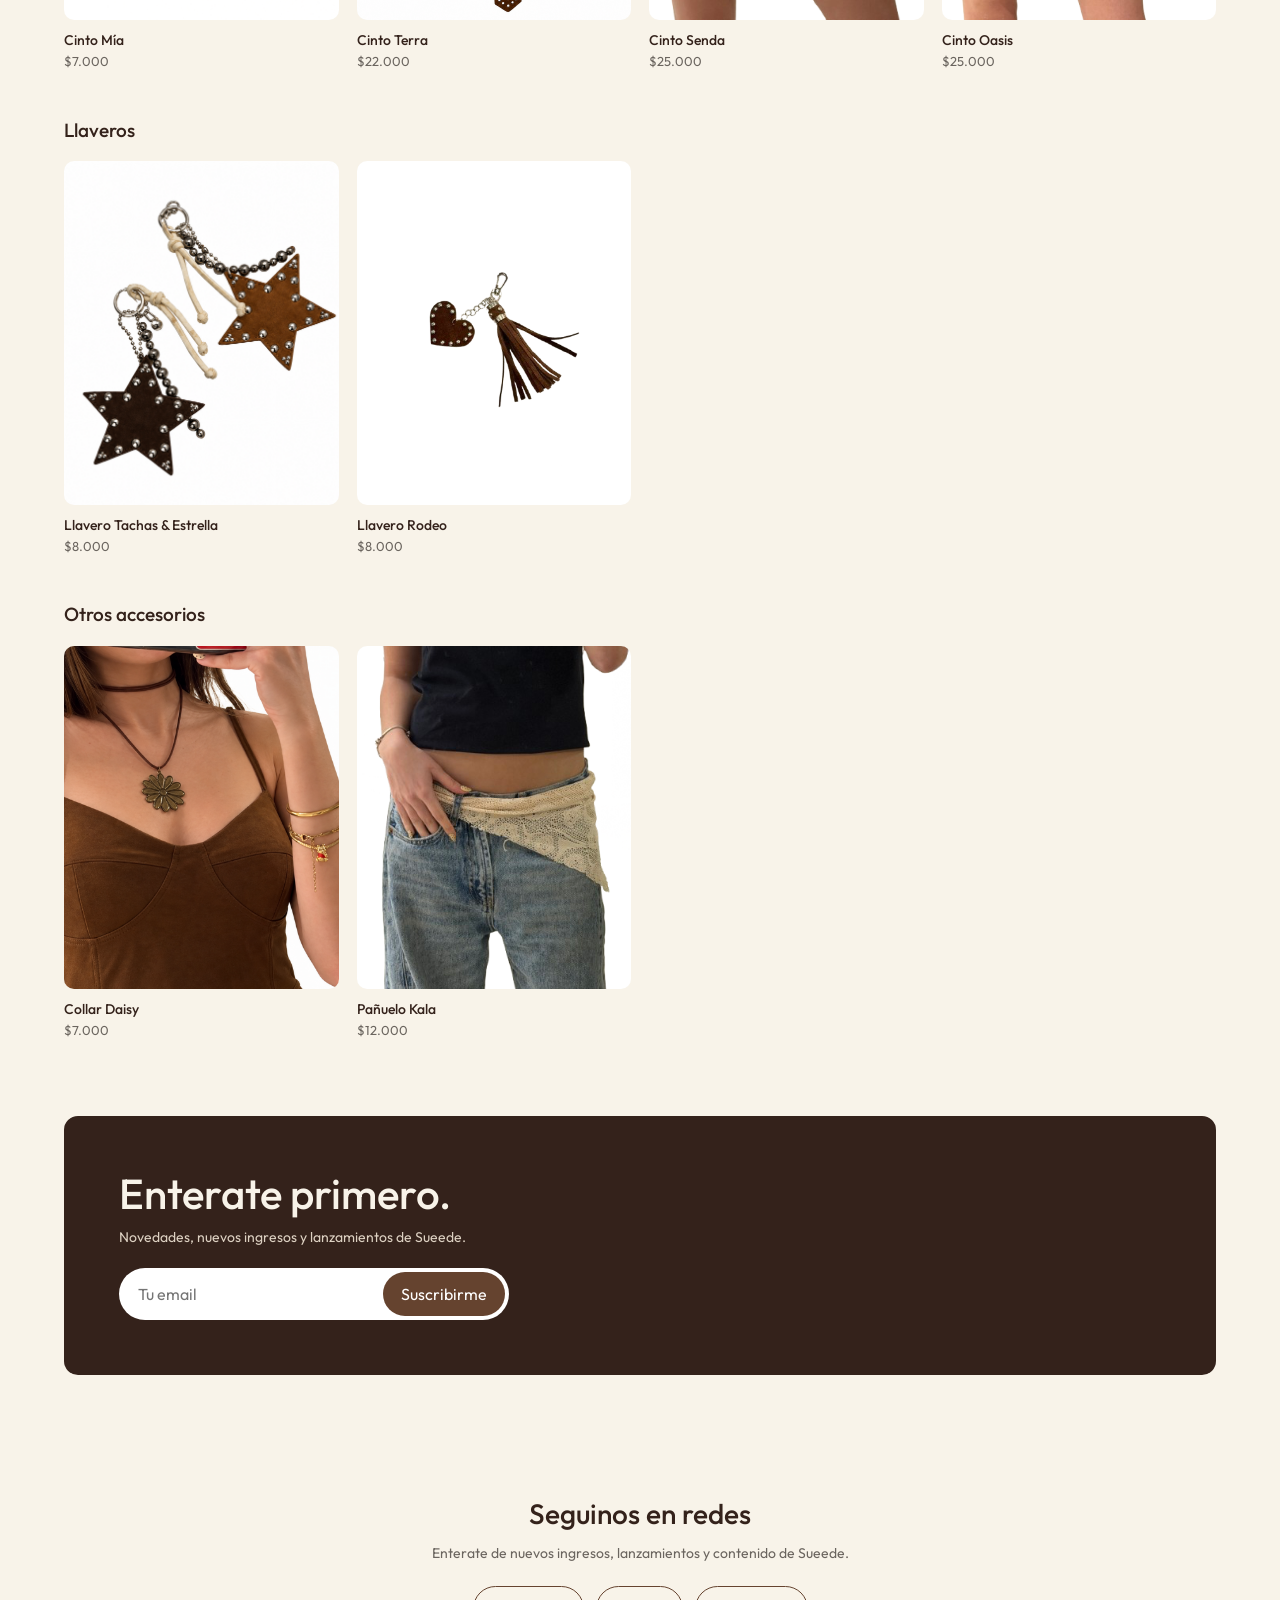
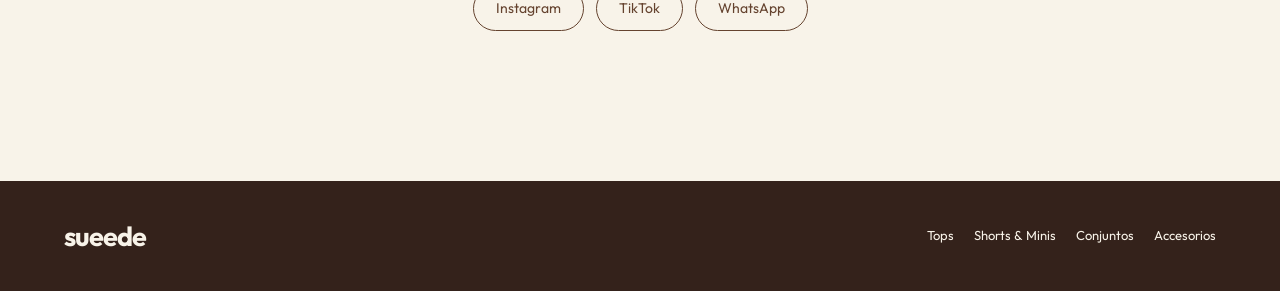
==== commit 92bab2a0: "Add files via upload" ====
--- a/index.html
+++ b/index.html
@@ -422,6 +422,14 @@
     >
       TikTok
     </a>
+   <a
+  href="https://wa.me/5491123039448"
+  target="_blank"
+  rel="noopener"
+  class="boton-red"
+>
+  WhatsApp
+</a>
 
   </div>
 
@@ -477,21 +485,6 @@
 
     </div>
 
-
-    <div class="footer__links">
-
-
-      <a href="#">
-        Instagram
-      </a>
-
-
-      <a href="#">
-        WhatsApp
-      </a>
-
-
-    </div>
 
 
   </footer>
